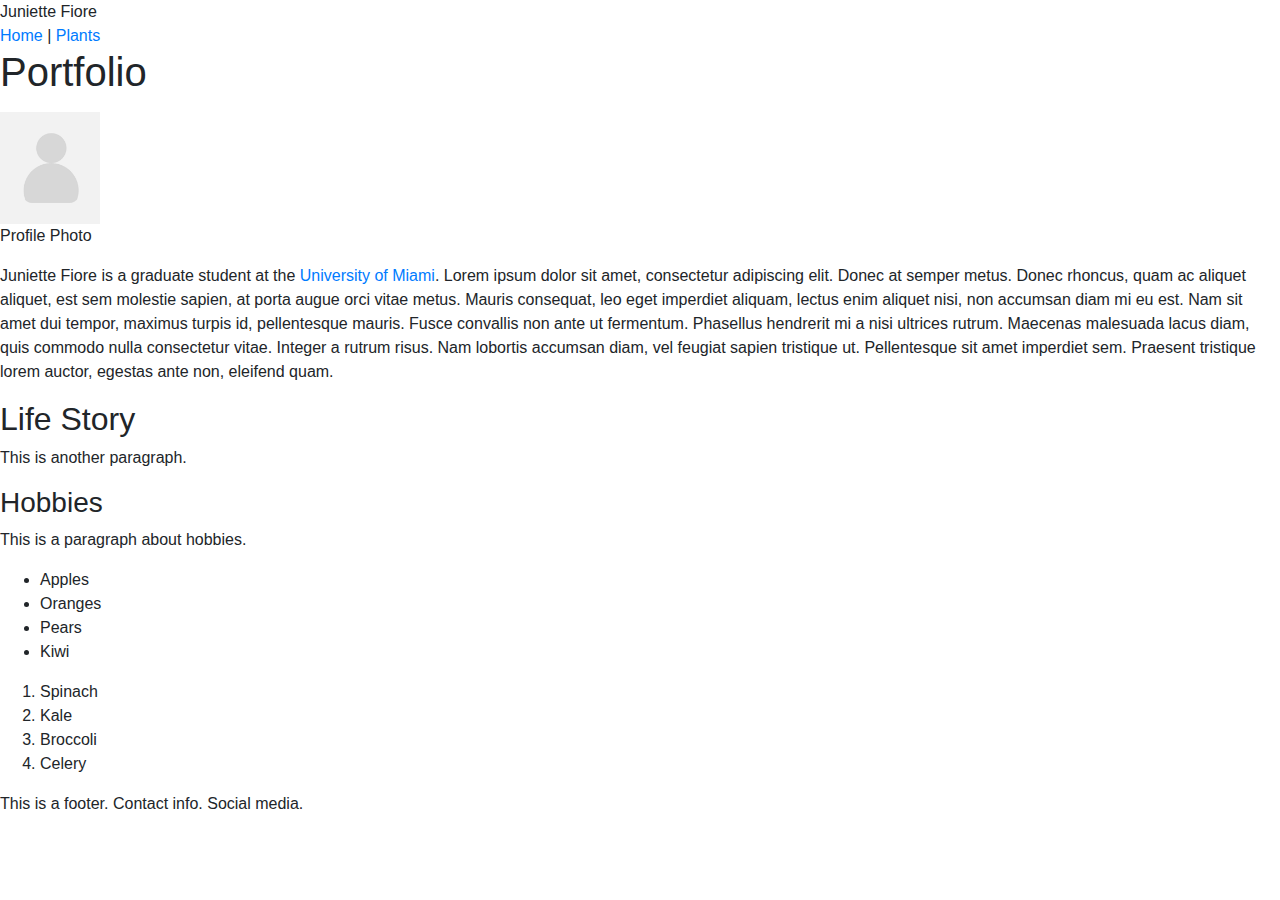
==== index.html @ d234b45a "Initial commit" ====
<!DOCTYPE html>
<html>
<head>
    <title>Juniette Fiore</title>
    <link rel="stylesheet" href="https://stackpath.bootstrapcdn.com/bootstrap/4.3.1/css/bootstrap.min.css" integrity="sha384-ggOyR0iXCbMQv3Xipma34MD+dH/1fQ784/j6cY/iJTQUOhcWr7x9JvoRxT2MZw1T" crossorigin="anonymous">
</head>
<body>
    <header>
        <div>Juniette Fiore</div>
        <nav>
            <a href="index.html">Home</a> |
            <a href="web.html">Plants</a>
        </nav>
    </header>
    <main>
        <h1>Portfolio</h1>
        <p>
            <figure>
                <img src="images/profilephoto.png" alt="Profile Photo" width="100">
                <figcaption>Profile Photo</figcaption>
            </figure>
            Juniette Fiore is a graduate student at the <a href="http://miami.edu" target="_blank">University of Miami</a>. Lorem ipsum dolor sit amet, consectetur adipiscing elit. Donec at semper metus. Donec rhoncus, quam ac aliquet aliquet, est sem molestie sapien, at porta augue orci vitae metus. Mauris consequat, leo eget imperdiet aliquam, lectus enim aliquet nisi, non accumsan diam mi eu est. Nam sit amet dui tempor, maximus turpis id, pellentesque mauris. Fusce convallis non ante ut fermentum. Phasellus hendrerit mi a nisi ultrices rutrum. Maecenas malesuada lacus diam, quis commodo nulla consectetur vitae. Integer a rutrum risus. Nam lobortis accumsan diam, vel feugiat sapien tristique ut. Pellentesque sit amet imperdiet sem. Praesent tristique lorem auctor, egestas ante non, eleifend quam. 
        </p>
        <h2>Life Story</h2>
        <p>This is another paragraph.
            <aside>
                <h3>Hobbies</h3>
                This is a paragraph about hobbies.
            </aside>
        </p>

        <p>
            <ul>
                <li>Apples</li>
                <li>Oranges</li>
                <li>Pears</li>
                <li>Kiwi</li>
            </ul>

            <ol>
                <li>Spinach</li>
                <li>Kale</li>
                <li>Broccoli</li>
                <li>Celery</li>
            </ol>
        </p>
    </main>
    <footer>This is a footer. Contact info. Social media.</footer>

    <script src="https://code.jquery.com/jquery-3.3.1.slim.min.js" integrity="sha384-q8i/X+965DzO0rT7abK41JStQIAqVgRVzpbzo5smXKp4YfRvH+8abtTE1Pi6jizo" crossorigin="anonymous"></script>
<script src="https://cdnjs.cloudflare.com/ajax/libs/popper.js/1.14.7/umd/popper.min.js" integrity="sha384-UO2eT0CpHqdSJQ6hJty5KVphtPhzWj9WO1clHTMGa3JDZwrnQq4sF86dIHNDz0W1" crossorigin="anonymous"></script>
<script src="https://stackpath.bootstrapcdn.com/bootstrap/4.3.1/js/bootstrap.min.js" integrity="sha384-JjSmVgyd0p3pXB1rRibZUAYoIIy6OrQ6VrjIEaFf/nJGzIxFDsf4x0xIM+B07jRM" crossorigin="anonymous"></script>

</body>



</html>
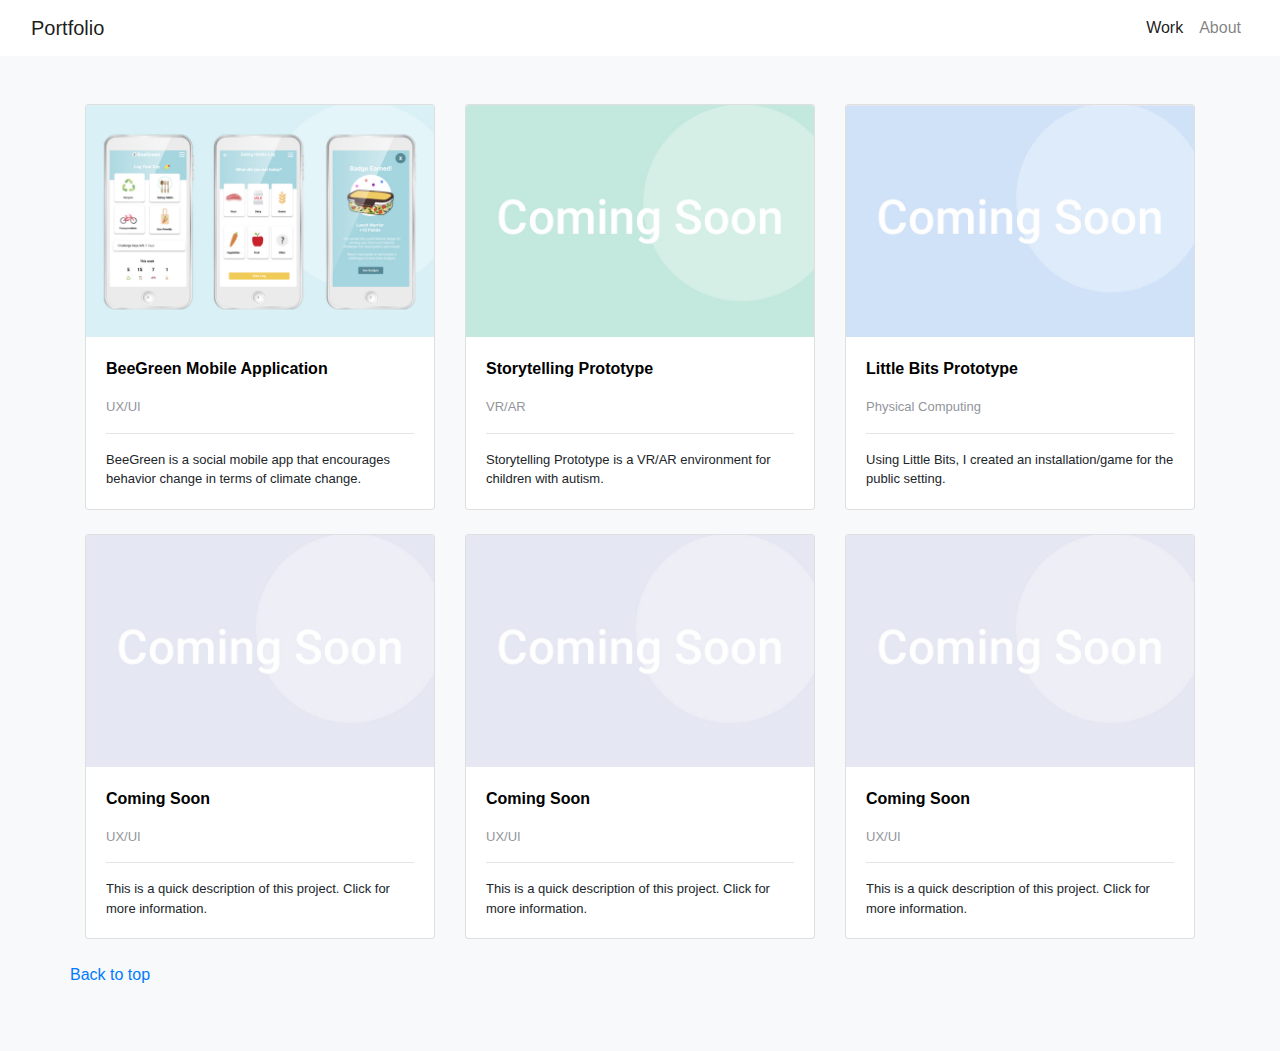
==== commit e7299e4c: "updated index" ====
--- a/index.html
+++ b/index.html
@@ -3,56 +3,179 @@
 <head>
     <title>Juniette Fiore</title>
     <link rel="stylesheet" href="https://stackpath.bootstrapcdn.com/bootstrap/4.3.1/css/bootstrap.min.css" integrity="sha384-ggOyR0iXCbMQv3Xipma34MD+dH/1fQ784/j6cY/iJTQUOhcWr7x9JvoRxT2MZw1T" crossorigin="anonymous">
+    <link rel="stylesheet" href="css/main.css">
+    
 </head>
+
 <body>
-    <header>
-        <div>Juniette Fiore</div>
-        <nav>
-            <a href="index.html">Home</a> |
-            <a href="web.html">Plants</a>
-        </nav>
-    </header>
-    <main>
-        <h1>Portfolio</h1>
-        <p>
-            <figure>
-                <img src="images/profilephoto.png" alt="Profile Photo" width="100">
-                <figcaption>Profile Photo</figcaption>
-            </figure>
-            Juniette Fiore is a graduate student at the <a href="http://miami.edu" target="_blank">University of Miami</a>. Lorem ipsum dolor sit amet, consectetur adipiscing elit. Donec at semper metus. Donec rhoncus, quam ac aliquet aliquet, est sem molestie sapien, at porta augue orci vitae metus. Mauris consequat, leo eget imperdiet aliquam, lectus enim aliquet nisi, non accumsan diam mi eu est. Nam sit amet dui tempor, maximus turpis id, pellentesque mauris. Fusce convallis non ante ut fermentum. Phasellus hendrerit mi a nisi ultrices rutrum. Maecenas malesuada lacus diam, quis commodo nulla consectetur vitae. Integer a rutrum risus. Nam lobortis accumsan diam, vel feugiat sapien tristique ut. Pellentesque sit amet imperdiet sem. Praesent tristique lorem auctor, egestas ante non, eleifend quam. 
-        </p>
-        <h2>Life Story</h2>
-        <p>This is another paragraph.
-            <aside>
-                <h3>Hobbies</h3>
-                This is a paragraph about hobbies.
-            </aside>
-        </p>
 
-        <p>
-            <ul>
-                <li>Apples</li>
-                <li>Oranges</li>
-                <li>Pears</li>
-                <li>Kiwi</li>
-            </ul>
+    <!-- Navigation Bar -->
 
-            <ol>
-                <li>Spinach</li>
-                <li>Kale</li>
-                <li>Broccoli</li>
-                <li>Celery</li>
-            </ol>
-        </p>
-    </main>
-    <footer>This is a footer. Contact info. Social media.</footer>
+<nav class ="navbar navbar-expand-md navbar-light bg-white sticky-top">
+    <div class="container-fluid">
+        <a class="navbar-brand" href="homepage.html">Portfolio</a>
+        <button class="navbar-toggler" type="button" data-toggle="collapse" data-target="#navbarSupportedContent" aria-controls="navbarSupportedContent" aria-expanded="false" aria-label="Toggle navigation">
+            <span class="navbar-toggler-icon"></span>
+        </button>
+        <div class="collapse navbar-collapse" id="navbarSupportedContent">
+        <ul class="navbar-nav ml-auto">
+            <li class="nav-item active">
+                <a class="nav-link" href="homepage.html">Work</a>
+            </li>
+            <li class="nav-item">
+                    <a class="nav-link" href="about.html">About</a>
+                </li>
+                <!-- <li class="nav-item">
+                        <a class="nav-link" href="#">Contact</a>
+                    </li> -->
+                </ul>       
 
-    <script src="https://code.jquery.com/jquery-3.3.1.slim.min.js" integrity="sha384-q8i/X+965DzO0rT7abK41JStQIAqVgRVzpbzo5smXKp4YfRvH+8abtTE1Pi6jizo" crossorigin="anonymous"></script>
-<script src="https://cdnjs.cloudflare.com/ajax/libs/popper.js/1.14.7/umd/popper.min.js" integrity="sha384-UO2eT0CpHqdSJQ6hJty5KVphtPhzWj9WO1clHTMGa3JDZwrnQq4sF86dIHNDz0W1" crossorigin="anonymous"></script>
-<script src="https://stackpath.bootstrapcdn.com/bootstrap/4.3.1/js/bootstrap.min.js" integrity="sha384-JjSmVgyd0p3pXB1rRibZUAYoIIy6OrQ6VrjIEaFf/nJGzIxFDsf4x0xIM+B07jRM" crossorigin="anonymous"></script>
-
-</body>
+        
+            </div>
+    </div>
+</nav>
+<!-- End Navigation Bar -->
 
 
 
-</html>+<!-- Cards with images -->
+<div class="album py-5 bg-light">
+    <div class="container">
+
+      <div class="row">
+        <div class="col-md-4">
+          <div class="card mb-4 box-shadow">
+                <!-- Project 1 -->
+           <a href="project1.html"> <img class="card-img-top" src="images/beegreen-coverphoto.jpg" alt="Card image cap">
+          </a>
+            <div class="card-body">
+              <p class="link"><a href="project1.html"><strong>BeeGreen Mobile Application</strong></a></p>
+             
+              <p class="card-text" style="font-size:small; color:#93959b;">UX/UI</p>
+              <hr>
+              <p class="card-text" style="font-size:small;">BeeGreen is a social mobile app that encourages behavior change in terms of climate change.</p>
+            </div>
+          </div>
+        </div>
+        <!-- End Project 1 -->
+
+        <!-- Project 2 -->
+        <div class="col-md-4">
+          <div class="card mb-4 box-shadow">
+                <a href="#!"> <img class="card-img-top" src="images/soon-green.jpg" alt="Card image cap">
+                </a>
+                <div class="card-body">
+                        <p class="link"><a href="project1.html"><strong>Storytelling Prototype</strong></a></p>
+                       
+                        <p class="card-text" style="font-size:small; color:#93959b;">VR/AR</p>
+                        <hr>
+                        <p class="card-text" style="font-size:small;">Storytelling Prototype is a VR/AR environment for children with autism.</p>
+                      </div>
+                    </div>
+                  </div>
+
+         <!-- End Project 2 -->
+
+         <!-- Project 3 -->
+
+        <div class="col-md-4">
+          <div class="card mb-4 box-shadow">
+                <a href="#!"> <img class="card-img-top" src="images/soon-blue.jpg" alt="Card image cap">
+                </a>
+                   <div class="card-body">
+              <p class="link"><a href="project1.html"><strong>Little Bits Prototype</strong></a></p>
+             
+              <p class="card-text" style="font-size:small; color:#93959b;">Physical Computing</p>
+              <hr>
+              <p class="card-text" style="font-size:small;">Using Little Bits, I created an installation/game for the public setting.</p>
+            </div>
+          </div>
+        </div>
+        <!-- End Project 3 -->
+
+        <!-- Project 4 -->
+
+        <div class="col-md-4">
+                <div class="card mb-4 box-shadow">
+                      <a href="#!"> <img class="card-img-top" src="images/soon-grey.jpg" alt="Card image cap">
+                      </a>
+                         <div class="card-body">
+                    <p class="link"><a href="project1.html"><strong>Coming Soon</strong></a></p>
+                   
+                    <p class="card-text" style="font-size:small; color:#93959b;">UX/UI</p>
+                    <hr>
+                    <p class="card-text" style="font-size:small;">This is a quick description of this project. Click for more information.</p>
+                  </div>
+                </div>
+              </div>
+
+        <!-- End Project 4 -->
+
+        <!-- Project 5 -->
+
+        <div class="col-md-4">
+                <div class="card mb-4 box-shadow">
+                      <a href="#!"> <img class="card-img-top" src="images/soon-grey.jpg" alt="Card image cap">
+                      </a>
+                         <div class="card-body">
+                    <p class="link"><a href="project1.html"><strong>Coming Soon</strong></a></p>
+                   
+                    <p class="card-text" style="font-size:small; color:#93959b;">UX/UI</p>
+                    <hr>
+                    <p class="card-text" style="font-size:small;">This is a quick description of this project. Click for more information.</p>
+                  </div>
+                </div>
+              </div>
+
+        <!-- End Project 5 -->
+
+        <!-- Project 6 -->
+
+        <div class="col-md-4">
+                <div class="card mb-4 box-shadow">
+                      <a href="#!"> <img class="card-img-top" src="images/soon-grey.jpg" alt="Card image cap">
+                      </a>
+                         <div class="card-body">
+                    <p class="link"><a href="project1.html"><strong>Coming Soon</strong></a></p>
+                   
+                    <p class="card-text" style="font-size:small; color:#93959b;">UX/UI</p>
+                    <hr>
+                    <p class="card-text" style="font-size:small;">This is a quick description of this project. Click for more information.</p>
+                  </div>
+                </div>
+              </div>
+
+        <!-- End Project 6 -->
+              
+            
+
+
+
+  <!-- End Cards with Images -->
+
+
+  
+<!-- Footer -->
+
+<footer class="footer bg-light ">
+      
+        <a href="#">Back to top</a>
+      </p>
+    </footer>
+
+
+<!-- End Footer -->
+
+
+
+
+<script src="https://code.jquery.com/jquery-3.3.1.slim.min.js" integrity="sha384-q8i/X+965DzO0rT7abK41JStQIAqVgRVzpbzo5smXKp4YfRvH+8abtTE1Pi6jizo" crossorigin="anonymous"></script>
+    <script src="https://cdnjs.cloudflare.com/ajax/libs/popper.js/1.14.7/umd/popper.min.js" integrity="sha384-UO2eT0CpHqdSJQ6hJty5KVphtPhzWj9WO1clHTMGa3JDZwrnQq4sF86dIHNDz0W1" crossorigin="anonymous"></script>
+    <script src="https://stackpath.bootstrapcdn.com/bootstrap/4.3.1/js/bootstrap.min.js" integrity="sha384-JjSmVgyd0p3pXB1rRibZUAYoIIy6OrQ6VrjIEaFf/nJGzIxFDsf4x0xIM+B07jRM" crossorigin="anonymous"></script>
+    
+    
+
+
+  </body>
+
+  </html>--- a/css/main.css
+++ b/css/main.css
@@ -0,0 +1,76 @@
+.navbar-expand{-sm|-md|-lg|-xl} 
+
+.link a{ color: #000000; } 
+a:hover { color: rgba(131, 131, 134, 0.979); 
+    text-decoration: none;
+} 
+
+
+
+/* body {
+    background:orange;
+
+}
+
+.white { background: white;}
+
+.yellow{ background: yellow;}
+
+.green{background: green;}
+
+.branding {
+
+    font-size: 28px;
+    padding: 20px;
+
+}
+
+.container {
+    background: white;
+}
+
+nav {
+    margin-top: 10px;
+}
+
+nav a {
+    color: black;
+} */
+
+
+   /* css comment */
+
+   /* body{
+       background:red;
+   } */
+  
+   /* .people {background: rgb(27, 190, 141);
+    width:400px;
+    height: 200px; 
+    border:3px dashed green;
+    border-radius: 5%;
+    padding: 20px;
+    font-size: 22px;
+    color: white;
+    margin: 30px 20px 20px 30px;
+    margin-top: 30px
+
+}
+.people a {color:blue;
+}
+   .people:hover{background: rgb(81, 209, 171);}
+   a {color: red;
+       text-decoration:none;}
+       a:hover {
+           text-decoration: underline;
+       }
+       
+       html{
+        height:100%;
+    }
+       body{
+           background-image: linear-gradient(white,pink);
+           background-size: 100%;
+           background-repeat: no-repeat;
+       }
+ */
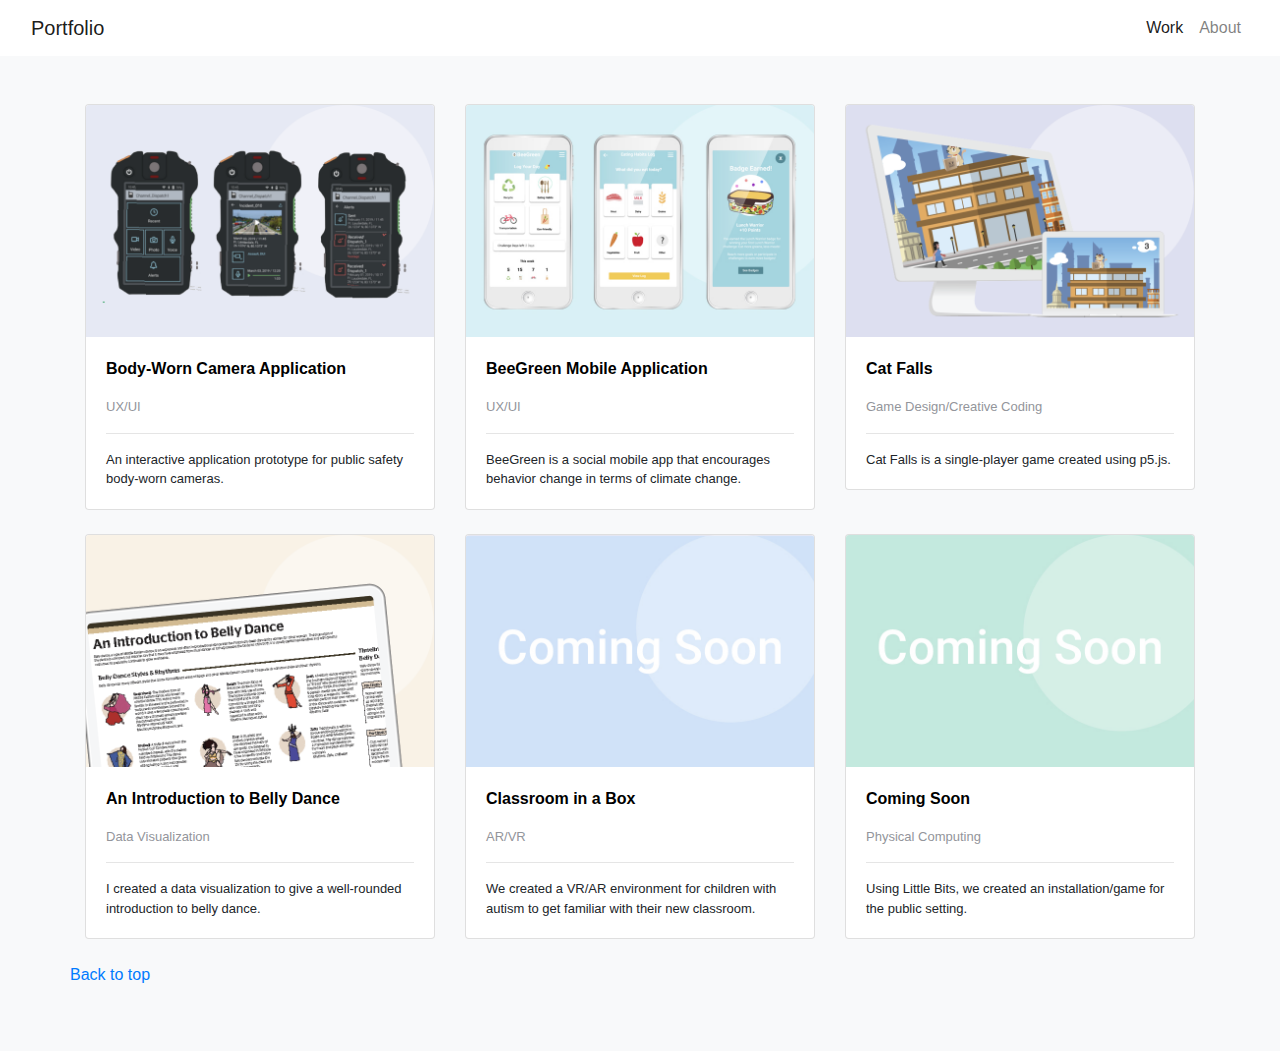
==== commit ea05bac1: "update" ====
--- a/index.html
+++ b/index.html
@@ -46,14 +46,14 @@
         <div class="col-md-4">
           <div class="card mb-4 box-shadow">
                 <!-- Project 1 -->
-           <a href="project1.html"> <img class="card-img-top" src="images/beegreen-coverphoto.jpg" alt="Card image cap">
+           <a href="project1.html"> <img class="card-img-top" src="images/cover-01.png" alt="image card for body camera project">
           </a>
             <div class="card-body">
-              <p class="link"><a href="project1.html"><strong>BeeGreen Mobile Application</strong></a></p>
+              <p class="link"><a href="project1.html"><strong>Body-Worn Camera Application</strong></a></p>
              
               <p class="card-text" style="font-size:small; color:#93959b;">UX/UI</p>
               <hr>
-              <p class="card-text" style="font-size:small;">BeeGreen is a social mobile app that encourages behavior change in terms of climate change.</p>
+              <p class="card-text" style="font-size:small;">An interactive application prototype for public safety body-worn cameras.</p>
             </div>
           </div>
         </div>
@@ -62,14 +62,14 @@
         <!-- Project 2 -->
         <div class="col-md-4">
           <div class="card mb-4 box-shadow">
-                <a href="#!"> <img class="card-img-top" src="images/soon-green.jpg" alt="Card image cap">
+                <a href="project2.html"> <img class="card-img-top" src="images/beegreen-coverphoto.jpg" alt="image card for BeeGreen project">
                 </a>
                 <div class="card-body">
-                        <p class="link"><a href="project1.html"><strong>Storytelling Prototype</strong></a></p>
+                        <p class="link"><a href="project2.html"><strong>BeeGreen Mobile Application</strong></a></p>
                        
-                        <p class="card-text" style="font-size:small; color:#93959b;">VR/AR</p>
+                        <p class="card-text" style="font-size:small; color:#93959b;">UX/UI</p>
                         <hr>
-                        <p class="card-text" style="font-size:small;">Storytelling Prototype is a VR/AR environment for children with autism.</p>
+                        <p class="card-text" style="font-size:small;">BeeGreen is a social mobile app that encourages behavior change in terms of climate change. </p>
                       </div>
                     </div>
                   </div>
@@ -80,14 +80,14 @@
 
         <div class="col-md-4">
           <div class="card mb-4 box-shadow">
-                <a href="#!"> <img class="card-img-top" src="images/soon-blue.jpg" alt="Card image cap">
+                <a href="project3.html"> <img class="card-img-top" src="images/cover-04.png" alt="image card for creative coding project">
                 </a>
                    <div class="card-body">
-              <p class="link"><a href="project1.html"><strong>Little Bits Prototype</strong></a></p>
+              <p class="link"><a href="project3.html"><strong>Cat Falls</strong></a></p>
              
-              <p class="card-text" style="font-size:small; color:#93959b;">Physical Computing</p>
+              <p class="card-text" style="font-size:small; color:#93959b;">Game Design/Creative Coding</p>
               <hr>
-              <p class="card-text" style="font-size:small;">Using Little Bits, I created an installation/game for the public setting.</p>
+              <p class="card-text" style="font-size:small;">Cat Falls is a single-player game created using p5.js.</p>
             </div>
           </div>
         </div>
@@ -97,14 +97,14 @@
 
         <div class="col-md-4">
                 <div class="card mb-4 box-shadow">
-                      <a href="#!"> <img class="card-img-top" src="images/soon-grey.jpg" alt="Card image cap">
+                      <a href="#!"> <img class="card-img-top" src="images/cover-05.png" alt="image card for data visualization project">
                       </a>
                          <div class="card-body">
-                    <p class="link"><a href="project1.html"><strong>Coming Soon</strong></a></p>
+                    <p class="link"><a href="project4.html"><strong>An Introduction to Belly Dance</strong></a></p>
                    
-                    <p class="card-text" style="font-size:small; color:#93959b;">UX/UI</p>
+                    <p class="card-text" style="font-size:small; color:#93959b;">Data Visualization</p>
                     <hr>
-                    <p class="card-text" style="font-size:small;">This is a quick description of this project. Click for more information.</p>
+                    <p class="card-text" style="font-size:small;">I created a data visualization to give a well-rounded introduction to belly dance.</p>
                   </div>
                 </div>
               </div>
@@ -115,14 +115,14 @@
 
         <div class="col-md-4">
                 <div class="card mb-4 box-shadow">
-                      <a href="#!"> <img class="card-img-top" src="images/soon-grey.jpg" alt="Card image cap">
+                      <a href="#!"> <img class="card-img-top" src="images/soon-blue.jpg" alt="Card image cap">
                       </a>
                          <div class="card-body">
-                    <p class="link"><a href="project1.html"><strong>Coming Soon</strong></a></p>
+                    <p class="link"><a href="project1.html"><strong>Classroom in a Box</strong></a></p>
                    
-                    <p class="card-text" style="font-size:small; color:#93959b;">UX/UI</p>
+                    <p class="card-text" style="font-size:small; color:#93959b;">AR/VR</p>
                     <hr>
-                    <p class="card-text" style="font-size:small;">This is a quick description of this project. Click for more information.</p>
+                    <p class="card-text" style="font-size:small;">We created a VR/AR environment for children with autism to get familiar with their new classroom.</p>
                   </div>
                 </div>
               </div>
@@ -133,14 +133,14 @@
 
         <div class="col-md-4">
                 <div class="card mb-4 box-shadow">
-                      <a href="#!"> <img class="card-img-top" src="images/soon-grey.jpg" alt="Card image cap">
+                      <a href="#!"> <img class="card-img-top" src="images/soon-green.jpg" alt="Card image cap">
                       </a>
                          <div class="card-body">
                     <p class="link"><a href="project1.html"><strong>Coming Soon</strong></a></p>
                    
-                    <p class="card-text" style="font-size:small; color:#93959b;">UX/UI</p>
+                    <p class="card-text" style="font-size:small; color:#93959b;">Physical Computing</p>
                     <hr>
-                    <p class="card-text" style="font-size:small;">This is a quick description of this project. Click for more information.</p>
+                    <p class="card-text" style="font-size:small;">Using Little Bits, we created an installation/game for the public setting.</p>
                   </div>
                 </div>
               </div>
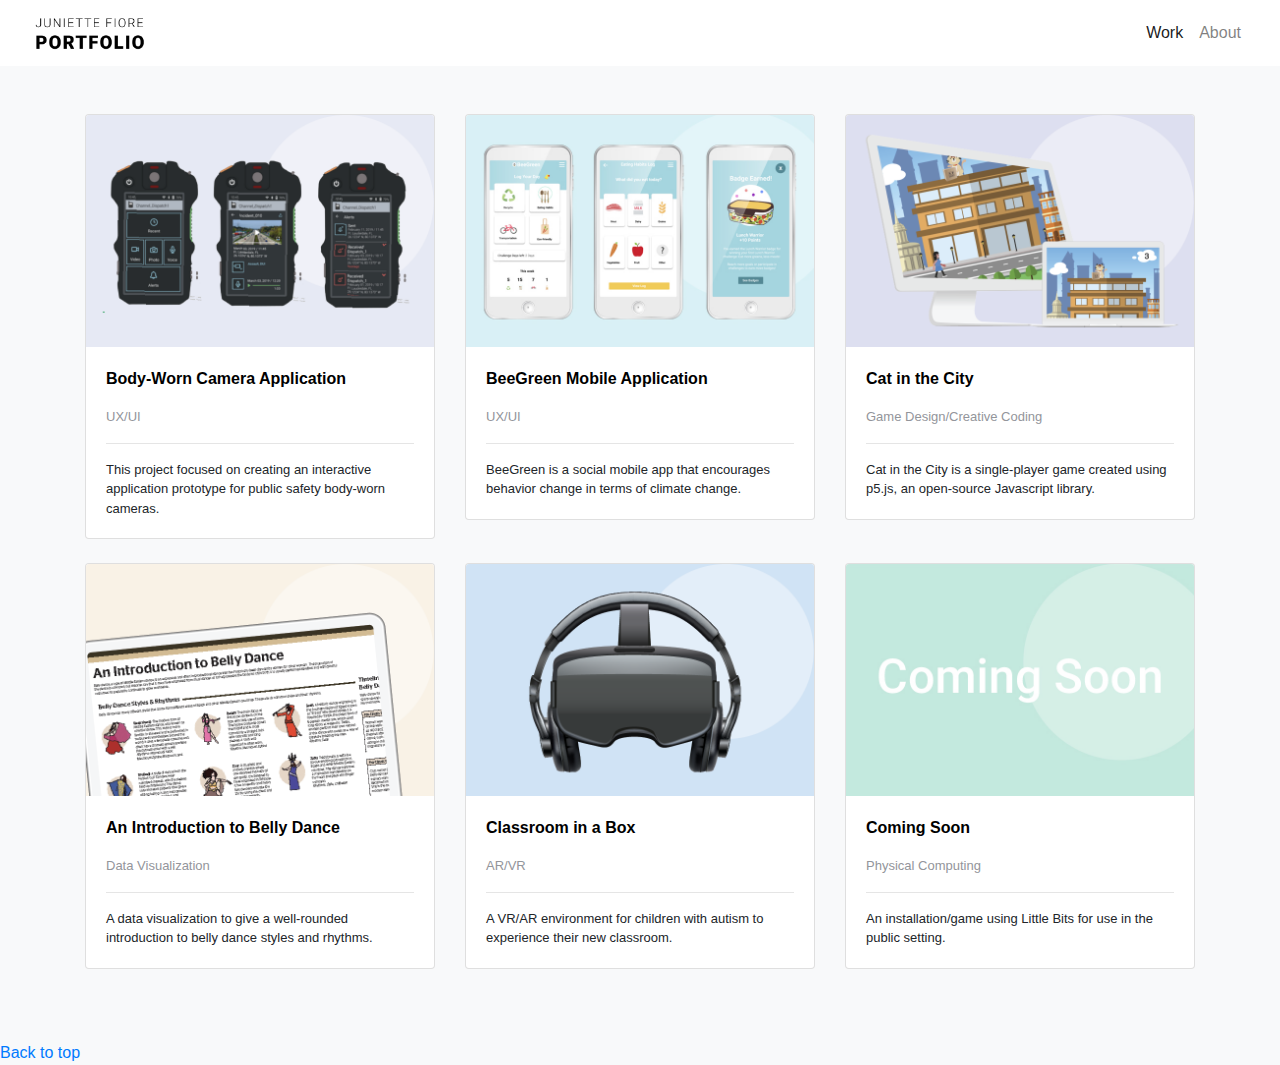
==== commit 26fa0348: "index" ====
--- a/index.html
+++ b/index.html
@@ -13,7 +13,7 @@
 
 <nav class ="navbar navbar-expand-md navbar-light bg-white sticky-top">
     <div class="container-fluid">
-        <a class="navbar-brand" href="homepage.html">Portfolio</a>
+        <a class="navbar-brand" href="homepage.html"> <img src="images/logo.png" alt="logo" width="120"> </a>
         <button class="navbar-toggler" type="button" data-toggle="collapse" data-target="#navbarSupportedContent" aria-controls="navbarSupportedContent" aria-expanded="false" aria-label="Toggle navigation">
             <span class="navbar-toggler-icon"></span>
         </button>
@@ -25,9 +25,7 @@
             <li class="nav-item">
                     <a class="nav-link" href="about.html">About</a>
                 </li>
-                <!-- <li class="nav-item">
-                        <a class="nav-link" href="#">Contact</a>
-                    </li> -->
+              
                 </ul>       
 
         
@@ -53,7 +51,7 @@
              
               <p class="card-text" style="font-size:small; color:#93959b;">UX/UI</p>
               <hr>
-              <p class="card-text" style="font-size:small;">An interactive application prototype for public safety body-worn cameras.</p>
+              <p class="card-text" style="font-size:small;">This project focused on creating an interactive application prototype for public safety body-worn cameras.</p>
             </div>
           </div>
         </div>
@@ -83,11 +81,11 @@
                 <a href="project3.html"> <img class="card-img-top" src="images/cover-04.png" alt="image card for creative coding project">
                 </a>
                    <div class="card-body">
-              <p class="link"><a href="project3.html"><strong>Cat Falls</strong></a></p>
+              <p class="link"><a href="project3.html"><strong>Cat in the City</strong></a></p>
              
               <p class="card-text" style="font-size:small; color:#93959b;">Game Design/Creative Coding</p>
               <hr>
-              <p class="card-text" style="font-size:small;">Cat Falls is a single-player game created using p5.js.</p>
+              <p class="card-text" style="font-size:small;">Cat in the City is a single-player game created using p5.js, an open-source Javascript library.</p>
             </div>
           </div>
         </div>
@@ -97,14 +95,14 @@
 
         <div class="col-md-4">
                 <div class="card mb-4 box-shadow">
-                      <a href="#!"> <img class="card-img-top" src="images/cover-05.png" alt="image card for data visualization project">
+                      <a href="project4.html"> <img class="card-img-top" src="images/cover-05.png" alt="image card for data visualization project">
                       </a>
                          <div class="card-body">
                     <p class="link"><a href="project4.html"><strong>An Introduction to Belly Dance</strong></a></p>
                    
                     <p class="card-text" style="font-size:small; color:#93959b;">Data Visualization</p>
                     <hr>
-                    <p class="card-text" style="font-size:small;">I created a data visualization to give a well-rounded introduction to belly dance.</p>
+                    <p class="card-text" style="font-size:small;">A data visualization to give a well-rounded introduction to belly dance styles and rhythms.</p>
                   </div>
                 </div>
               </div>
@@ -115,14 +113,14 @@
 
         <div class="col-md-4">
                 <div class="card mb-4 box-shadow">
-                      <a href="#!"> <img class="card-img-top" src="images/soon-blue.jpg" alt="Card image cap">
+                      <a href="project5.html"> <img class="card-img-top" src="images/headset-03.png" alt="Card image cap">
                       </a>
                          <div class="card-body">
-                    <p class="link"><a href="project1.html"><strong>Classroom in a Box</strong></a></p>
+                    <p class="link"><a href="project5.html"><strong>Classroom in a Box</strong></a></p>
                    
                     <p class="card-text" style="font-size:small; color:#93959b;">AR/VR</p>
                     <hr>
-                    <p class="card-text" style="font-size:small;">We created a VR/AR environment for children with autism to get familiar with their new classroom.</p>
+                    <p class="card-text" style="font-size:small;">A VR/AR environment for children with autism to experience their new classroom.</p>
                   </div>
                 </div>
               </div>
@@ -136,15 +134,17 @@
                       <a href="#!"> <img class="card-img-top" src="images/soon-green.jpg" alt="Card image cap">
                       </a>
                          <div class="card-body">
-                    <p class="link"><a href="project1.html"><strong>Coming Soon</strong></a></p>
+                    <p class="link"><a href="#!"><strong>Coming Soon</strong></a></p>
                    
                     <p class="card-text" style="font-size:small; color:#93959b;">Physical Computing</p>
                     <hr>
-                    <p class="card-text" style="font-size:small;">Using Little Bits, we created an installation/game for the public setting.</p>
+                    <p class="card-text" style="font-size:small;">An installation/game using Little Bits for use in the public setting.</p>
                   </div>
                 </div>
               </div>
-
+</div>
+</div>
+</div>
         <!-- End Project 6 -->
               
             
@@ -160,7 +160,7 @@
 <footer class="footer bg-light ">
       
         <a href="#">Back to top</a>
-      </p>
+      
     </footer>
 
 
--- a/css/main.css
+++ b/css/main.css
@@ -5,72 +5,3 @@
     text-decoration: none;
 } 
 
-
-
-/* body {
-    background:orange;
-
-}
-
-.white { background: white;}
-
-.yellow{ background: yellow;}
-
-.green{background: green;}
-
-.branding {
-
-    font-size: 28px;
-    padding: 20px;
-
-}
-
-.container {
-    background: white;
-}
-
-nav {
-    margin-top: 10px;
-}
-
-nav a {
-    color: black;
-} */
-
-
-   /* css comment */
-
-   /* body{
-       background:red;
-   } */
-  
-   /* .people {background: rgb(27, 190, 141);
-    width:400px;
-    height: 200px; 
-    border:3px dashed green;
-    border-radius: 5%;
-    padding: 20px;
-    font-size: 22px;
-    color: white;
-    margin: 30px 20px 20px 30px;
-    margin-top: 30px
-
-}
-.people a {color:blue;
-}
-   .people:hover{background: rgb(81, 209, 171);}
-   a {color: red;
-       text-decoration:none;}
-       a:hover {
-           text-decoration: underline;
-       }
-       
-       html{
-        height:100%;
-    }
-       body{
-           background-image: linear-gradient(white,pink);
-           background-size: 100%;
-           background-repeat: no-repeat;
-       }
- */
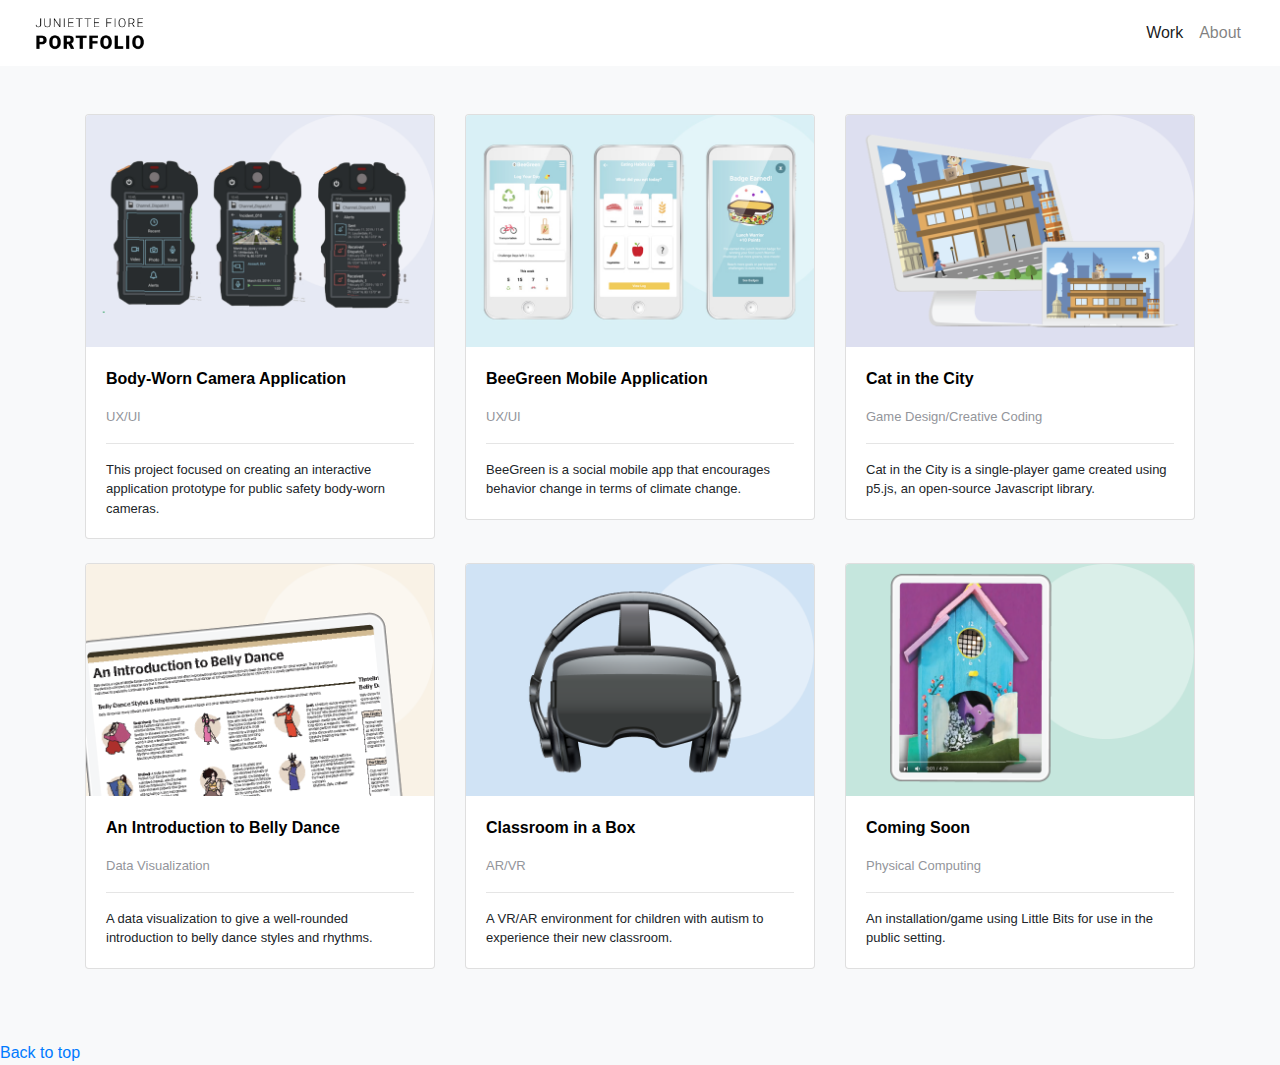
==== commit d2a43a17: "home" ====
--- a/index.html
+++ b/index.html
@@ -131,10 +131,10 @@
 
         <div class="col-md-4">
                 <div class="card mb-4 box-shadow">
-                      <a href="#!"> <img class="card-img-top" src="images/soon-green.jpg" alt="Card image cap">
+                      <a href="project6.html"> <img class="card-img-top" src="images/bird-02.png" alt="little bits projet">
                       </a>
                          <div class="card-body">
-                    <p class="link"><a href="#!"><strong>Coming Soon</strong></a></p>
+                    <p class="link"><a href="project6.html"><strong>Coming Soon</strong></a></p>
                    
                     <p class="card-text" style="font-size:small; color:#93959b;">Physical Computing</p>
                     <hr>
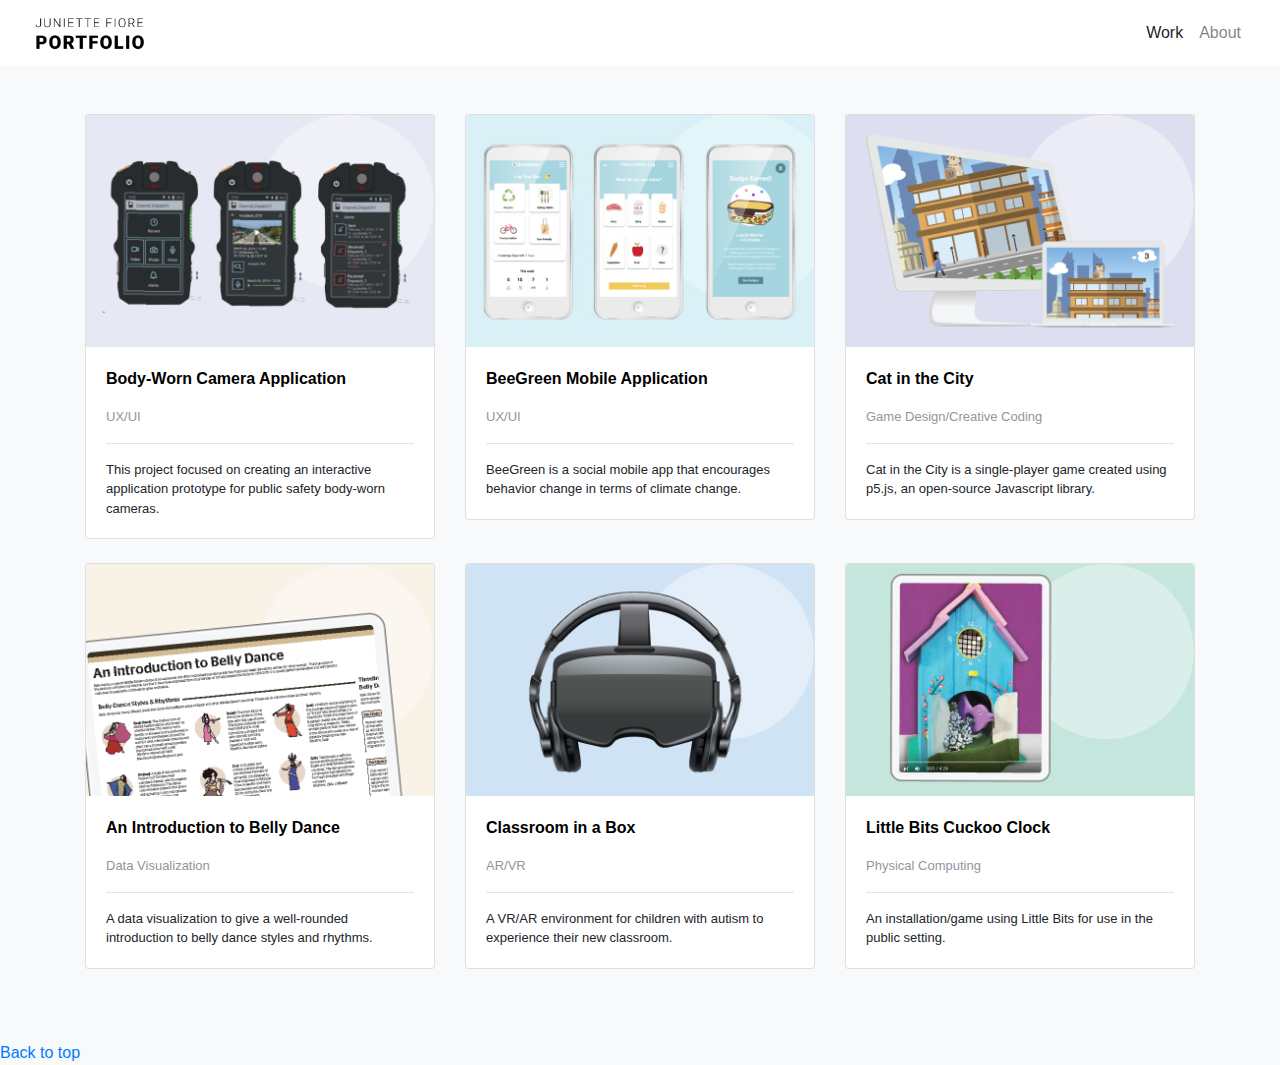
==== commit b1eec1df: "home" ====
--- a/index.html
+++ b/index.html
@@ -134,7 +134,7 @@
                       <a href="project6.html"> <img class="card-img-top" src="images/bird-02.png" alt="little bits projet">
                       </a>
                          <div class="card-body">
-                    <p class="link"><a href="project6.html"><strong>Coming Soon</strong></a></p>
+                    <p class="link"><a href="project6.html"><strong>Little Bits Cuckoo Clock</strong></a></p>
                    
                     <p class="card-text" style="font-size:small; color:#93959b;">Physical Computing</p>
                     <hr>
